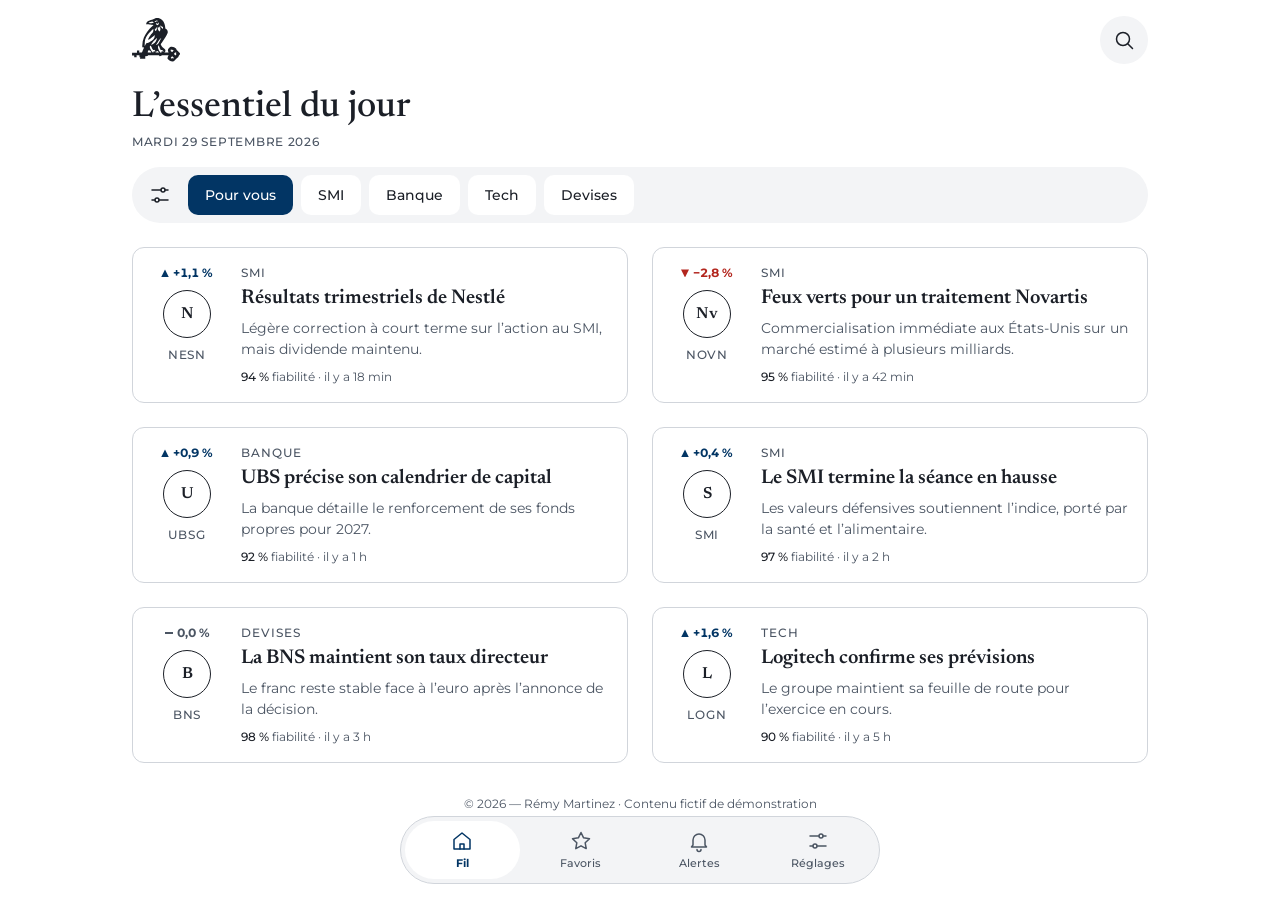
==== index.html @ 859fd6c6 "exs09" ====
<!DOCTYPE html>
<html lang="fr">
<head>
  <meta charset="UTF-8">
  <meta name="viewport" content="width=device-width, initial-scale=1">
  <title>Sentia — Le fil d'actualité financière suisse</title>
  <link rel="stylesheet" href="style.css">
</head>
<body>

  <!-- Contenu centré : tout ce qui est dans .page reste dans la largeur de l'écran -->
  <div class="page">

    <!-- ===== En-tête : logo à gauche, recherche à droite (wireframe 01) ===== -->
    <header class="site-header">
      <a class="logo" href="#" aria-label="Sentia — accueil">
        <svg viewBox="0 0 163.61 147.99" aria-hidden="true" focusable="false" fill="currentColor"><path d="M41.08,100.71l-5.95-.85c-3.12-43.65,35.72-72.85,37.98-74.83,2.27-1.98-21.83-2.27-24.09-3.69-2.27-1.42,2.27-10.77,8.5-12.19C63.76,7.73,82.75.08,82.75.08c30.61-1.98,31.18,36,31.18,36,0,0,7.37,3.68,8.22,11.34.85,7.65-24.09,42.24-24.09,42.24,0,0,1.42,7.65,13.32,16.16,11.91,8.5-19.84,32.6-18.71,21.26,1.13-11.34-6.8-19.84-10.2-11.62-3.4,8.22-17.86,11.34-17.86,11.34,4.25-12.47-4.25-18.43-8.22-17.01-3.97,1.42-2.27,20.13-2.27,20.13l-9.07.85.28,8.5h-17.86c-1.13-3.97,13.61-38.55,13.61-38.55ZM66.38,12.41c-7.94,1.35-11.62,3.33-7.72,4.68,3.9,1.35,14.6-.14,14.6-.14,0,0,1.06-5.88-6.87-4.54ZM78.78,10.78c-4.46,3.33,1.7,3.47,2.41,2.2.71-1.28,7.37-2.06,7.37-2.06-.64-2.41-5.31-3.47-9.78-.14ZM81.33,43.66c2.69-3.05,4.61-6.02,2.62-13.89,0,0-2.06,6.8-3.68,6.73-1.63-.07-2.76,0-2.76,0,0,0,1.13,10.2,3.83,7.16ZM72.5,80.51c-3.21,3.4-7.56,10.96-7.56,10.96,0,0,17.39-2.65,20.6-24,0,0-9.83,9.64-13.04,13.04ZM85.58,19.49c-1.77-1.56-5.17-2.34-4.04.21,1.13,2.55,5.67,6.73,8.01,3.54s2.41-8.65,2.41-8.65c0,0-4.61,6.45-6.38,4.89ZM96.71,37.49c-.28-3.33-.99-8.08-3.83-8.29l-.43,6.09-4.32-6.59-.57,7.65s4.82,9.85,6.17,9.43c1.35-.43,3.26-4.96,2.98-8.29ZM105.57,28.56l-2.69,1.98-5.53-5.46-.21,4.54,8.5,8.15-.07-9.21ZM95.17,114.9c1.32.38,1.13,4.91,3.4,5.86s1.32-5.48,2.46-6.8c1.13-1.32,5.86,1.13,5.86,1.13,1.51-7.37-9.64-6.24-9.64-6.24,0,0-.38-2.27-1.13-3.59-.76-1.32-5.1-12.47-5.1-12.47,0,0-1.7,1.51-2.46,6.05-.76,4.54,5.29,15.69,6.61,16.06ZM91.02,85.61c3.97-6.61,8.69-17.2,8.69-17.2,0,0-7.43,5.76-10.58,11.91-3.78,7.37-7.94,10.96-7.94,10.96,0,0,5.86.94,9.83-5.67ZM60.78,99.41c.19,4.35,7.37,15.69,8.88,16.25,1.51.57-.76,3.59,1.7,3.97,2.46.38,1.51-4.35,2.46-5.86.94-1.51,5.67,1.7,5.67,1.7.76-5.1-3.59-7.18-3.59-7.18,0,0-3.78,4.54-8.31-6.8-4.54-11.34-6.99-6.43-6.8-2.08ZM48.5,85.8s30.05-6.24,29.29-28.16c0,0-17.76,15.87-21.73,16.25-3.97.38,7.94-17.57,10.02-19.46,2.08-1.89,7.94-3.97,6.61-16.63,0,0-29.29,22.3-29.1,44.98l-.38,13.61,5.29-10.58Z"/><path d="M.28,118.69l16.63-.57v-7.28l8.03.19-.45,6.88s99.39.78,100.03,0c.64-.78-.57-2.41-.57-2.41-5.67-8.93,5.17-15.94,5.17-15.94,9.85-3.54,15.94,1.77,19.56,3.83,3.61,2.06,2.48,6.66,5.39,7.09,2.91.43,6.52,7.23,8.22,7.8,1.7.57,2.06,6.73-.71,8.29-2.76,1.56-2.81,6.69-4.13,7.25-1.32.57-4.75,3.3-12.12,11.33-7.37,8.03-22.02-3.12-23.91-6.52-1.89-3.4,3.59-11.53,3.59-11.53H33.45l.47,6.99-8.22-.19-.47-6.99-9.64.09.19,6.99H7.56l-.09-6.52-7.46.19.28-8.98ZM147.33,126.63c2.84.65,2.46.56,3.49-1.34,1.03-1.89-2.28-2.92-1.34-3.11.94-.19,1.6-1.8,1.69-3.31.09-1.51-4.54-1.11-4.54-1.11,0,0-3.76,4.55-3.85,5.12-.09.57,4.55,3.76,4.55,3.76ZM134.05,138.01c1.85,1.11,3.01-2.16,3.16-1.21.15.95,1.74,1.67,3.24,1.82,1.51.15,1.3-4.49,1.3-4.49,0,0-4.4-3.94-4.96-4.06-.56-.11-3.94,4.4-3.94,4.4-.76,2.81-.66,2.43,1.2,3.54ZM132,112.26s4.54,3.78,5.1,3.87c.57.09,3.78-4.54,3.78-4.54.66-2.83.57-2.46-1.32-3.5s-2.93,2.27-3.12,1.32-1.8-1.61-3.31-1.7c-1.51-.09-1.13,4.54-1.13,4.54Z"/></svg>
      </a>

      <button class="btn-recherche" type="button" aria-label="Rechercher une actualité">
        <svg class="icone" viewBox="0 0 24 24" aria-hidden="true" focusable="false">
          <circle cx="11" cy="11" r="6.5"/>
          <path d="M16 16l4.5 4.5"/>
        </svg>
      </button>
    </header>

    <!-- ===== Titre de page ===== -->
    <div class="intro">
      <h1>L’essentiel du jour</h1>
      <p class="date">Mardi 29 septembre 2026</p>
    </div>

    <!-- ===== Filtres par catégorie ===== -->
    <nav aria-label="Filtres du fil">
      <div class="filtres">
        <span class="filtres__icone">
          <svg class="icone" viewBox="0 0 24 24" aria-hidden="true" focusable="false">
            <path d="M4 7h9M17 7h3M4 17h3M11 17h9"/>
            <circle cx="15" cy="7" r="2"/>
            <circle cx="9" cy="17" r="2"/>
          </svg>
        </span>
        <ul class="filtres__liste">
          <li><button class="puce" type="button" aria-pressed="true">Pour vous</button></li>
          <li><button class="puce" type="button" aria-pressed="false">SMI</button></li>
          <li><button class="puce" type="button" aria-pressed="false">Banque</button></li>
          <li><button class="puce" type="button" aria-pressed="false">Tech</button></li>
          <li><button class="puce" type="button" aria-pressed="false">Devises</button></li>
        </ul>
      </div>
    </nav>

    <!-- ===== Fil d'actualités (données fictives de démonstration) ===== -->
    <main>
      <h2 class="visually-hidden">Actualités du jour</h2>

      <section class="cartes-grille" aria-label="Fil d'actualités">

        <article class="carte">
          <div class="carte__cote">
            <p class="variation variation--hausse">+1,1 % <span class="visually-hidden">en hausse</span></p>
            <span class="pastille" aria-hidden="true">N</span>
            <span class="ticker">NESN</span>
          </div>
          <div class="carte__texte">
            <p class="carte__rubrique">SMI</p>
            <h3 class="carte__titre"><a class="carte__lien" href="#">Résultats trimestriels de Nestlé</a></h3>
            <p class="carte__resume">Légère correction à court terme sur l’action au SMI, mais dividende maintenu.</p>
            <p class="carte__meta"><strong>94 %</strong> fiabilité · il y a 18 min</p>
          </div>
        </article>

        <article class="carte">
          <div class="carte__cote">
            <p class="variation variation--baisse">−2,8 % <span class="visually-hidden">en baisse</span></p>
            <span class="pastille" aria-hidden="true">Nv</span>
            <span class="ticker">NOVN</span>
          </div>
          <div class="carte__texte">
            <p class="carte__rubrique">SMI</p>
            <h3 class="carte__titre"><a class="carte__lien" href="#">Feux verts pour un traitement Novartis</a></h3>
            <p class="carte__resume">Commercialisation immédiate aux États-Unis sur un marché estimé à plusieurs milliards.</p>
            <p class="carte__meta"><strong>95 %</strong> fiabilité · il y a 42 min</p>
          </div>
        </article>

        <article class="carte">
          <div class="carte__cote">
            <p class="variation variation--hausse">+0,9 % <span class="visually-hidden">en hausse</span></p>
            <span class="pastille" aria-hidden="true">U</span>
            <span class="ticker">UBSG</span>
          </div>
          <div class="carte__texte">
            <p class="carte__rubrique">Banque</p>
            <h3 class="carte__titre"><a class="carte__lien" href="#">UBS précise son calendrier de capital</a></h3>
            <p class="carte__resume">La banque détaille le renforcement de ses fonds propres pour 2027.</p>
            <p class="carte__meta"><strong>92 %</strong> fiabilité · il y a 1 h</p>
          </div>
        </article>

        <article class="carte">
          <div class="carte__cote">
            <p class="variation variation--hausse">+0,4 % <span class="visually-hidden">en hausse</span></p>
            <span class="pastille" aria-hidden="true">S</span>
            <span class="ticker">SMI</span>
          </div>
          <div class="carte__texte">
            <p class="carte__rubrique">SMI</p>
            <h3 class="carte__titre"><a class="carte__lien" href="#">Le SMI termine la séance en hausse</a></h3>
            <p class="carte__resume">Les valeurs défensives soutiennent l’indice, porté par la santé et l’alimentaire.</p>
            <p class="carte__meta"><strong>97 %</strong> fiabilité · il y a 2 h</p>
          </div>
        </article>

        <article class="carte">
          <div class="carte__cote">
            <p class="variation variation--stable">0,0 % <span class="visually-hidden">stable</span></p>
            <span class="pastille" aria-hidden="true">B</span>
            <span class="ticker">BNS</span>
          </div>
          <div class="carte__texte">
            <p class="carte__rubrique">Devises</p>
            <h3 class="carte__titre"><a class="carte__lien" href="#">La BNS maintient son taux directeur</a></h3>
            <p class="carte__resume">Le franc reste stable face à l’euro après l’annonce de la décision.</p>
            <p class="carte__meta"><strong>98 %</strong> fiabilité · il y a 3 h</p>
          </div>
        </article>

        <article class="carte">
          <div class="carte__cote">
            <p class="variation variation--hausse">+1,6 % <span class="visually-hidden">en hausse</span></p>
            <span class="pastille" aria-hidden="true">L</span>
            <span class="ticker">LOGN</span>
          </div>
          <div class="carte__texte">
            <p class="carte__rubrique">Tech</p>
            <h3 class="carte__titre"><a class="carte__lien" href="#">Logitech confirme ses prévisions</a></h3>
            <p class="carte__resume">Le groupe maintient sa feuille de route pour l’exercice en cours.</p>
            <p class="carte__meta"><strong>90 %</strong> fiabilité · il y a 5 h</p>
          </div>
        </article>

      </section>
    </main>

    <!-- ===== Pied de page ===== -->
    <footer class="site-footer">
      <p>© 2026 — Rémy Martinez · Contenu fictif de démonstration</p>
    </footer>

  </div>

  <!-- ===== Navigation principale (barre basse du wireframe) ===== -->
  <nav class="nav-principale" aria-label="Navigation principale">
    <ul>
      <li>
        <a href="#" aria-current="page">
          <svg class="icone" viewBox="0 0 24 24" aria-hidden="true" focusable="false"><path d="M4 10.5L12 4l8 6.5V20H4z"/><path d="M10 20v-5h4v5"/></svg>
          Fil
        </a>
      </li>
      <li>
        <a href="#">
          <svg class="icone" viewBox="0 0 24 24" aria-hidden="true" focusable="false"><path d="M12 3.5l2.6 5.3 5.9.9-4.3 4.1 1 5.8-5.2-2.8-5.2 2.8 1-5.8-4.3-4.1 5.9-.9z"/></svg>
          Favoris
        </a>
      </li>
      <li>
        <a href="#">
          <svg class="icone" viewBox="0 0 24 24" aria-hidden="true" focusable="false"><path d="M6 16v-5a6 6 0 0 1 12 0v5l1.5 2h-15z"/><path d="M10 20.5a2 2 0 0 0 4 0"/></svg>
          Alertes
        </a>
      </li>
      <li>
        <a href="#">
          <svg class="icone" viewBox="0 0 24 24" aria-hidden="true" focusable="false"><path d="M4 7h9M17 7h3M4 17h3M11 17h9"/><circle cx="15" cy="7" r="2"/><circle cx="9" cy="17" r="2"/></svg>
          Réglages
        </a>
      </li>
    </ul>
  </nav>

</body>
</html>
---- style.css ----
/* ==========================================================================
   SENTIA — e3-1 · Écran d'accueil (fil d'actualité)
   Direction : éditoriale, sobre, fond clair, palette neutre + UNE couleur
   d'accent (Piste A retenue + arrondis plus doux de la piste hybride).
   Approche : mobile first (360–767 px), enrichie à partir de 768 px.

   Sommaire
     1. Variables (design tokens)    5. Filtres
     2. Polices                      6. Cartes d'actualité (CSS Grid)
     3. Base & utilitaires           7. Navigation basse
     4. En-tête                      8. Pied de page
                                     9. Bureau (min-width: 768px)
   ========================================================================== */

/* 1. VARIABLES ------------------------------------------------------------
   Palette 60-30-10 :
     60 % fond blanc · 30 % gris neutres · 10 % accent bleu nuit
     (+ rouge réservé aux baisses). Rapports de contraste calculés (WCAG) :
       texte #1b1f27 / blanc ........ 16,6:1     accent #023564 / blanc .. 12,4:1
       muted #4b5563 / blanc ........  7,6:1     rouge  #b3261e / blanc ..  6,5:1
   ------------------------------------------------------------------------ */
:root {
  /* Couleurs */
  --color-bg: #ffffff;
  --color-surface: #ffffff;
  --color-surface-alt: #f3f4f6;      /* gris très clair : barres, pastilles */
  --color-border: #d1d5db;           /* séparateurs et bordures de carte */
  --color-text: #1b1f27;             /* anthracite */
  --color-text-muted: #4b5563;
  --color-primary: #023564;          /* l'unique couleur d'accent */
  --color-primary-hover: #012648;
  --color-on-primary: #ffffff;
  --color-down: #b3261e;             /* baisses et alertes */

  /* Typographie */
  --font-serif: "Newsreader", "Iowan Old Style", Georgia, serif;   /* titres */
  --font-sans: "Montserrat", system-ui, -apple-system, "Segoe UI", sans-serif;

  --text-xs: 0.75rem;     /* 12 px */
  --text-sm: 0.875rem;    /* 14 px */
  --text-md: 1rem;        /* 16 px */
  --text-lg: 1.25rem;     /* 20 px — titres de cartes */
  --text-xl: 1.75rem;     /* 28 px — titre de page */

  /* Espacements (échelle de 8 px) */
  --space-1: 4px;
  --space-2: 8px;
  --space-3: 16px;
  --space-4: 24px;
  --space-5: 32px;

  /* Formes : arrondis modérés */
  --radius-card: 12px;
  --radius-control: 10px;
  --radius-pill: 999px;

  --container-max: 1080px;
  --nav-height: 72px;
}

/* 2. POLICES --------------------------------------------------------------
   Fichiers déjà présents dans le projet (Piste A). Si le chargement échoue,
   les polices de secours ci-dessus prennent le relais.
   ------------------------------------------------------------------------ */
@font-face {
  font-family: "Montserrat";
  src: url("Projet%20Finance/R%C3%A9alisations/piste-a-editoriale/fonts/Montserrat-Regular.ttf") format("truetype");
  font-weight: 300 400;
  font-display: swap;
}
@font-face {
  font-family: "Montserrat";
  src: url("Projet%20Finance/R%C3%A9alisations/piste-a-editoriale/fonts/Montserrat-Medium.ttf") format("truetype");
  font-weight: 500 600;
  font-display: swap;
}
@font-face {
  font-family: "Montserrat";
  src: url("Projet%20Finance/R%C3%A9alisations/piste-a-editoriale/fonts/Montserrat-Bold.ttf") format("truetype");
  font-weight: 700 900;
  font-display: swap;
}
@font-face {
  font-family: "Newsreader";
  src: url("Projet%20Finance/R%C3%A9alisations/piste-a-editoriale/fonts/Newsreader-Variable.ttf") format("truetype");
  font-weight: 200 800;
  font-display: swap;
}

/* 3. BASE & UTILITAIRES -------------------------------------------------- */
*,
*::before,
*::after {
  box-sizing: border-box;
}

body {
  margin: 0;
  background-color: var(--color-bg);
  color: var(--color-text);
  font-family: var(--font-sans);
  font-size: var(--text-md);
  line-height: 1.5;
  -webkit-font-smoothing: antialiased;
}

h1, h2, h3, p, ul {
  margin: 0;
}

ul {
  padding: 0;
  list-style: none;
}

a {
  color: inherit;
  text-decoration: none;
}

button {
  font: inherit;
  color: inherit;
  cursor: pointer;
}

/* Focus clairement visible pour toute la page (accessibilité clavier) */
:focus-visible {
  outline: 3px solid var(--color-primary);
  outline-offset: 2px;
}

/* Texte lisible par les lecteurs d'écran uniquement */
.visually-hidden {
  position: absolute;
  width: 1px;
  height: 1px;
  margin: -1px;
  padding: 0;
  overflow: hidden;
  clip: rect(0 0 0 0);
  white-space: nowrap;
  border: 0;
}

/* Page : colonne centrée, jamais plus large que l'écran */
.page {
  width: 100%;
  max-width: var(--container-max);
  margin-inline: auto;
  padding-inline: var(--space-3);
}

/* 4. EN-TÊTE ------------------------------------------------------------- */
.site-header {
  display: grid;
  grid-template-columns: 1fr auto;     /* logo à gauche, recherche à droite */
  align-items: center;
  padding-block: var(--space-3);
}

.logo {
  display: block;
  width: 48px;
  color: var(--color-text);
}

.logo svg {
  display: block;
  width: 100%;
  height: auto;
}

.btn-recherche {
  display: grid;
  place-items: center;
  width: 48px;                         /* cible tactile confortable */
  height: 48px;
  border: 0;
  border-radius: var(--radius-pill);
  background: var(--color-surface-alt);
}

.btn-recherche:hover {
  background: var(--color-border);
}

.icone {
  width: 24px;
  height: 24px;
  fill: none;
  stroke: currentColor;
  stroke-width: 1.5;
  stroke-linecap: round;
  stroke-linejoin: round;
}

/* Titre de page : serif éditorial + date en dessous */
.intro {
  padding-block: var(--space-2) var(--space-3);
}

.intro h1 {
  font-family: var(--font-serif);
  font-size: var(--text-xl);
  font-weight: 500;
  line-height: 1.15;
}

.intro .date {
  margin-top: var(--space-1);
  font-size: var(--text-xs);
  font-weight: 500;
  letter-spacing: 0.06em;
  text-transform: uppercase;
  color: var(--color-text-muted);
}

/* 5. FILTRES -------------------------------------------------------------
   La barre défile horizontalement DANS son bloc (la page, elle, ne défile
   jamais en largeur).
   ------------------------------------------------------------------------ */
.filtres {
  display: flex;
  align-items: center;
  gap: var(--space-2);
  padding: var(--space-2);
  background: var(--color-surface-alt);
  border-radius: var(--radius-pill);
  overflow-x: auto;
  scrollbar-width: none;
}

.filtres::-webkit-scrollbar {
  display: none;
}

.filtres__icone {
  flex: none;
  display: grid;
  place-items: center;
  width: 40px;
  height: 40px;
  color: var(--color-text);
}

.filtres__liste {
  display: flex;
  gap: var(--space-2);
}

.puce {
  flex: none;
  white-space: nowrap;                 /* « Pour vous » reste sur une ligne */
  min-height: 40px;
  padding-inline: var(--space-3);
  border: 1px solid transparent;
  border-radius: var(--radius-control);
  background: var(--color-surface);
  font-size: var(--text-sm);
  font-weight: 500;
}

.puce:hover {
  border-color: var(--color-border);
}

.puce[aria-pressed="true"] {
  background: var(--color-primary);
  color: var(--color-on-primary);
}

/* 6. CARTES D'ACTUALITÉ --------------------------------------------------
   Deux niveaux de Grid :
     - .cartes-grille : la liste (1 colonne sur mobile, 2 dès 768 px)
     - .carte         : l'intérieur d'une carte (variation + ticker | texte)
   ------------------------------------------------------------------------ */
.cartes-grille {
  display: grid;
  grid-template-columns: 1fr;
  gap: var(--space-3);
  padding-block: var(--space-4);
}

.carte {
  position: relative;                  /* sert d'ancre au lien étendu */
  display: grid;
  grid-template-columns: 76px minmax(0, 1fr);
  column-gap: var(--space-3);
  align-items: start;
  padding: var(--space-3);
  background: var(--color-surface);
  border: 1px solid var(--color-border);
  border-radius: var(--radius-card);
}

.carte:hover {
  border-color: var(--color-primary);
}

/* Le focus du lien (titre) entoure toute la carte */
.carte:has(.carte__lien:focus-visible) {
  outline: 3px solid var(--color-primary);
  outline-offset: 2px;
}

.carte__lien:focus-visible {
  outline: none;
}

/* Colonne de gauche : variation, pastille, ticker */
.carte__cote {
  display: grid;
  justify-items: center;
  gap: var(--space-2);
}

.pastille {
  display: grid;
  place-items: center;
  width: 48px;
  height: 48px;
  border: 1px solid var(--color-text);
  border-radius: 50%;
  font-family: var(--font-serif);
  font-size: var(--text-md);
  font-weight: 600;
}

.ticker {
  font-size: var(--text-xs);
  font-weight: 600;
  letter-spacing: 0.08em;
  color: var(--color-text-muted);
}

/* Variation : signe + triangle + couleur (jamais la couleur seule) */
.variation {
  display: inline-flex;
  align-items: center;
  gap: var(--space-1);
  font-size: var(--text-xs);
  font-weight: 700;
  font-variant-numeric: tabular-nums;
  white-space: nowrap;
}

.variation::before {
  content: "";
  width: 8px;
  height: 8px;
  background: currentColor;
}

.variation--hausse { color: var(--color-primary); }
.variation--hausse::before { clip-path: polygon(50% 0, 100% 100%, 0 100%); }

.variation--baisse { color: var(--color-down); }
.variation--baisse::before { clip-path: polygon(0 0, 100% 0, 50% 100%); }

.variation--stable { color: var(--color-text-muted); }
.variation--stable::before { height: 2px; }

/* Colonne de droite : texte */
.carte__rubrique {
  font-size: var(--text-xs);
  font-weight: 600;
  letter-spacing: 0.08em;
  text-transform: uppercase;
  color: var(--color-text-muted);
}

.carte__titre {
  margin-block: var(--space-1) var(--space-2);
  font-family: var(--font-serif);
  font-size: var(--text-lg);
  font-weight: 600;
  line-height: 1.2;
  overflow-wrap: anywhere;             /* aucun mot ne peut déborder */
}

/* Lien étendu : toute la carte est cliquable, sans div cliquable */
.carte__lien::after {
  content: "";
  position: absolute;
  inset: 0;
}

.carte__resume {
  font-size: var(--text-sm);
  color: var(--color-text-muted);
}

.carte__meta {
  margin-top: var(--space-2);
  font-size: var(--text-xs);
  color: var(--color-text-muted);
}

.carte__meta strong {
  color: var(--color-text);
  font-weight: 600;
}

/* 7. NAVIGATION BASSE ----------------------------------------------------
   Barre flottante en bas d'écran (comme sur le wireframe).
   ------------------------------------------------------------------------ */
.nav-principale {
  position: fixed;
  inset: auto var(--space-3) var(--space-3);
  max-width: 480px;
  margin-inline: auto;
  padding: var(--space-1);
  background: var(--color-surface-alt);
  border: 1px solid var(--color-border);
  border-radius: var(--radius-pill);
}

.nav-principale ul {
  display: grid;
  grid-template-columns: repeat(4, 1fr);
  gap: var(--space-1);
}

.nav-principale a {
  display: grid;
  justify-items: center;
  gap: 2px;
  min-height: 56px;
  padding-block: var(--space-2);
  border-radius: var(--radius-pill);
  font-size: 0.6875rem;                /* 11 px */
  font-weight: 500;
  color: var(--color-text-muted);
}

.nav-principale a:hover {
  color: var(--color-text);
}

.nav-principale a[aria-current="page"] {
  background: var(--color-surface);
  color: var(--color-primary);
  font-weight: 700;
}

/* 8. PIED DE PAGE -------------------------------------------------------- */
.site-footer {
  padding-block: var(--space-2) calc(var(--nav-height) + var(--space-5));  /* place pour la barre fixe */
  font-size: var(--text-xs);
  color: var(--color-text-muted);
  text-align: center;
}

/* 9. BUREAU — à partir de 768 px -----------------------------------------
   On enrichit seulement : cartes sur 2 colonnes et marges plus généreuses.
   ------------------------------------------------------------------------ */
@media (min-width: 768px) {
  .page {
    padding-inline: var(--space-5);
  }

  .cartes-grille {
    grid-template-columns: repeat(2, 1fr);
    gap: var(--space-4);
  }

  .intro h1 {
    font-size: 2.25rem;
  }
}
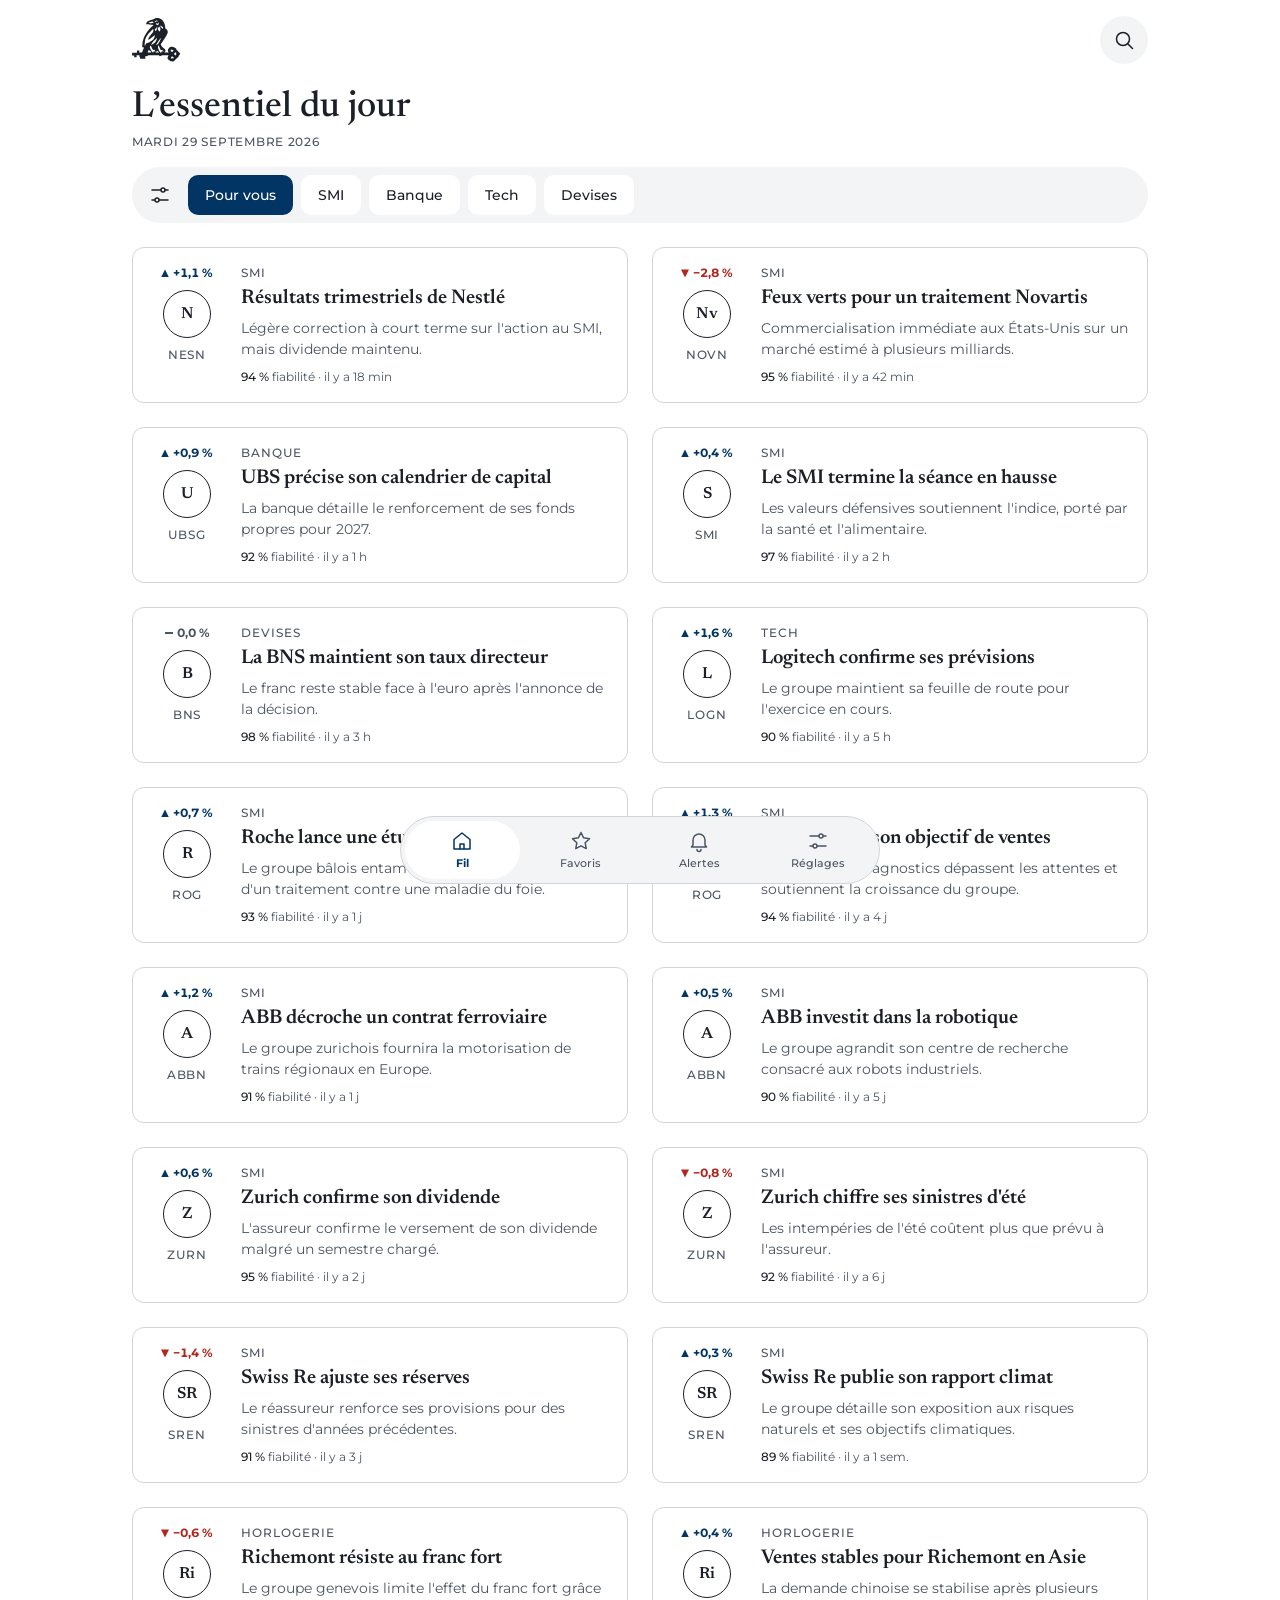
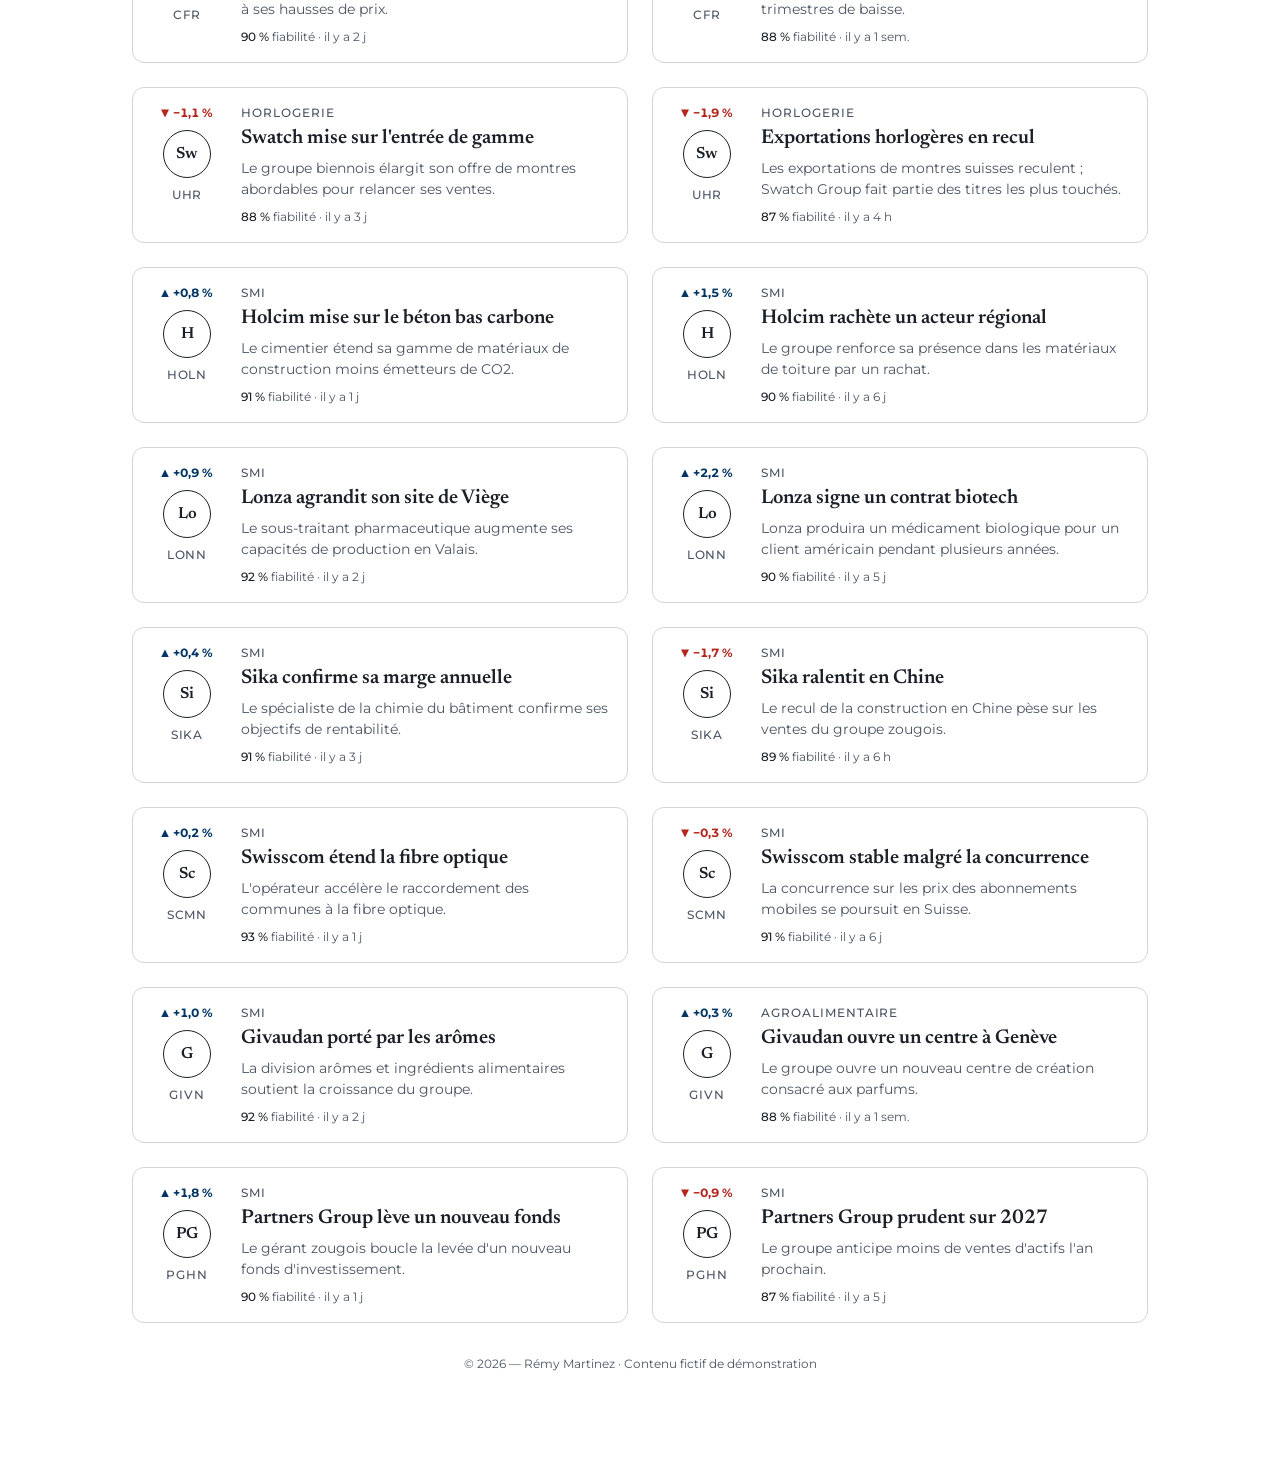
==== commit 9cbe517c: "ex11" ====
--- a/index.html
+++ b/index.html
@@ -55,93 +55,10 @@
     <main>
       <h2 class="visually-hidden">Actualités du jour</h2>
 
-      <section class="cartes-grille" aria-label="Fil d'actualités">
+      <p id="etat" role="status"></p>
 
-        <article class="carte">
-          <div class="carte__cote">
-            <p class="variation variation--hausse">+1,1 % <span class="visually-hidden">en hausse</span></p>
-            <span class="pastille" aria-hidden="true">N</span>
-            <span class="ticker">NESN</span>
-          </div>
-          <div class="carte__texte">
-            <p class="carte__rubrique">SMI</p>
-            <h3 class="carte__titre"><a class="carte__lien" href="#">Résultats trimestriels de Nestlé</a></h3>
-            <p class="carte__resume">Légère correction à court terme sur l’action au SMI, mais dividende maintenu.</p>
-            <p class="carte__meta"><strong>94 %</strong> fiabilité · il y a 18 min</p>
-          </div>
-        </article>
-
-        <article class="carte">
-          <div class="carte__cote">
-            <p class="variation variation--baisse">−2,8 % <span class="visually-hidden">en baisse</span></p>
-            <span class="pastille" aria-hidden="true">Nv</span>
-            <span class="ticker">NOVN</span>
-          </div>
-          <div class="carte__texte">
-            <p class="carte__rubrique">SMI</p>
-            <h3 class="carte__titre"><a class="carte__lien" href="#">Feux verts pour un traitement Novartis</a></h3>
-            <p class="carte__resume">Commercialisation immédiate aux États-Unis sur un marché estimé à plusieurs milliards.</p>
-            <p class="carte__meta"><strong>95 %</strong> fiabilité · il y a 42 min</p>
-          </div>
-        </article>
-
-        <article class="carte">
-          <div class="carte__cote">
-            <p class="variation variation--hausse">+0,9 % <span class="visually-hidden">en hausse</span></p>
-            <span class="pastille" aria-hidden="true">U</span>
-            <span class="ticker">UBSG</span>
-          </div>
-          <div class="carte__texte">
-            <p class="carte__rubrique">Banque</p>
-            <h3 class="carte__titre"><a class="carte__lien" href="#">UBS précise son calendrier de capital</a></h3>
-            <p class="carte__resume">La banque détaille le renforcement de ses fonds propres pour 2027.</p>
-            <p class="carte__meta"><strong>92 %</strong> fiabilité · il y a 1 h</p>
-          </div>
-        </article>
-
-        <article class="carte">
-          <div class="carte__cote">
-            <p class="variation variation--hausse">+0,4 % <span class="visually-hidden">en hausse</span></p>
-            <span class="pastille" aria-hidden="true">S</span>
-            <span class="ticker">SMI</span>
-          </div>
-          <div class="carte__texte">
-            <p class="carte__rubrique">SMI</p>
-            <h3 class="carte__titre"><a class="carte__lien" href="#">Le SMI termine la séance en hausse</a></h3>
-            <p class="carte__resume">Les valeurs défensives soutiennent l’indice, porté par la santé et l’alimentaire.</p>
-            <p class="carte__meta"><strong>97 %</strong> fiabilité · il y a 2 h</p>
-          </div>
-        </article>
-
-        <article class="carte">
-          <div class="carte__cote">
-            <p class="variation variation--stable">0,0 % <span class="visually-hidden">stable</span></p>
-            <span class="pastille" aria-hidden="true">B</span>
-            <span class="ticker">BNS</span>
-          </div>
-          <div class="carte__texte">
-            <p class="carte__rubrique">Devises</p>
-            <h3 class="carte__titre"><a class="carte__lien" href="#">La BNS maintient son taux directeur</a></h3>
-            <p class="carte__resume">Le franc reste stable face à l’euro après l’annonce de la décision.</p>
-            <p class="carte__meta"><strong>98 %</strong> fiabilité · il y a 3 h</p>
-          </div>
-        </article>
-
-        <article class="carte">
-          <div class="carte__cote">
-            <p class="variation variation--hausse">+1,6 % <span class="visually-hidden">en hausse</span></p>
-            <span class="pastille" aria-hidden="true">L</span>
-            <span class="ticker">LOGN</span>
-          </div>
-          <div class="carte__texte">
-            <p class="carte__rubrique">Tech</p>
-            <h3 class="carte__titre"><a class="carte__lien" href="#">Logitech confirme ses prévisions</a></h3>
-            <p class="carte__resume">Le groupe maintient sa feuille de route pour l’exercice en cours.</p>
-            <p class="carte__meta"><strong>90 %</strong> fiabilité · il y a 5 h</p>
-          </div>
-        </article>
-
-      </section>
+      <!-- Les cartes viennent de data.json : app.js les fabrique ici -->
+      <section class="cartes-grille" id="liste-cartes" aria-label="Fil d'actualités"></section>
     </main>
 
     <!-- ===== Pied de page ===== -->
@@ -181,5 +98,6 @@
     </ul>
   </nav>
 
+  <script src="app.js"></script>
 </body>
 </html>
--- a/style.css
+++ b/style.css
@@ -33,7 +33,8 @@
   --color-down: #b3261e;             /* baisses et alertes */
 
   /* Typographie */
-  --font-serif: "Newsreader", "Iowan Old Style", Georgia, serif;   /* titres */
+  --font-signature: "Newsreader", "Iowan Old Style", Georgia, serif;   /* typo signature Sentia : titres, chiffres clés, marque */
+  --font-serif: var(--font-signature);
   --font-sans: "Montserrat", system-ui, -apple-system, "Segoe UI", sans-serif;
 
   --text-xs: 0.75rem;     /* 12 px */
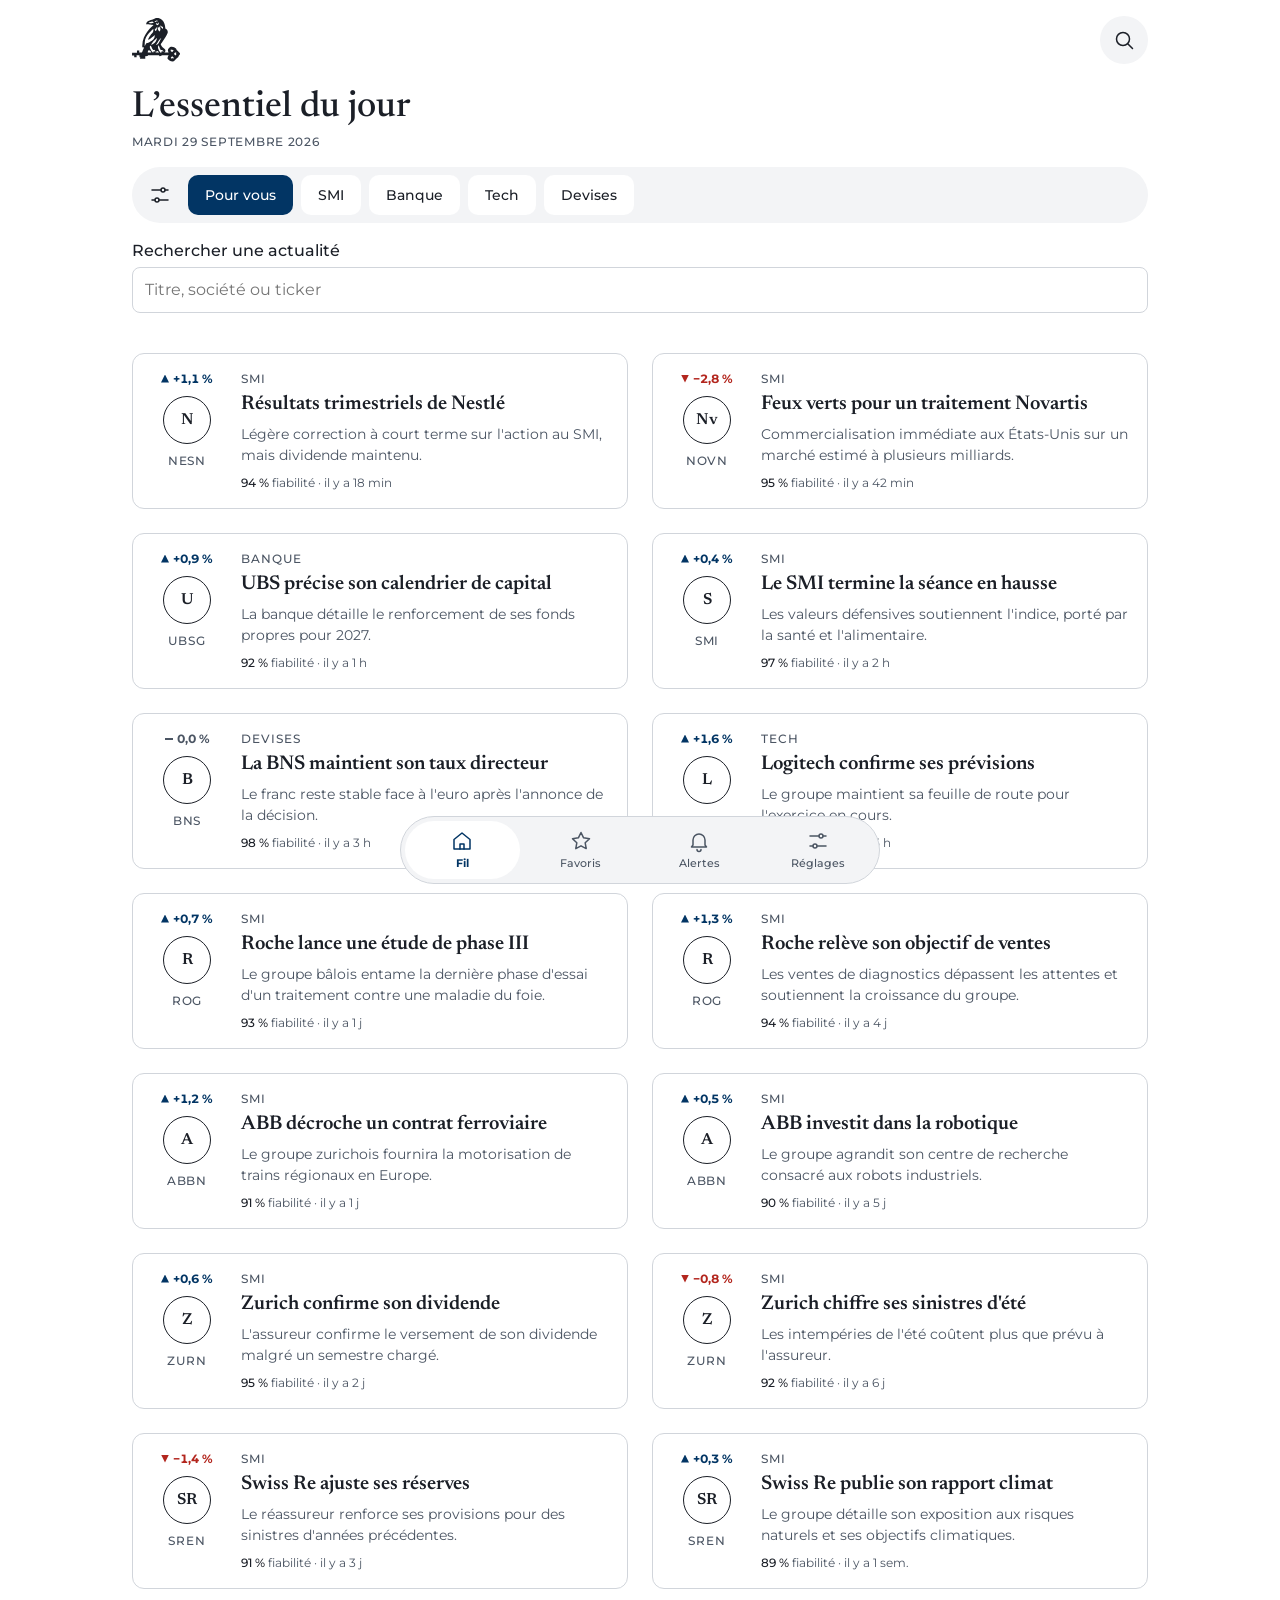
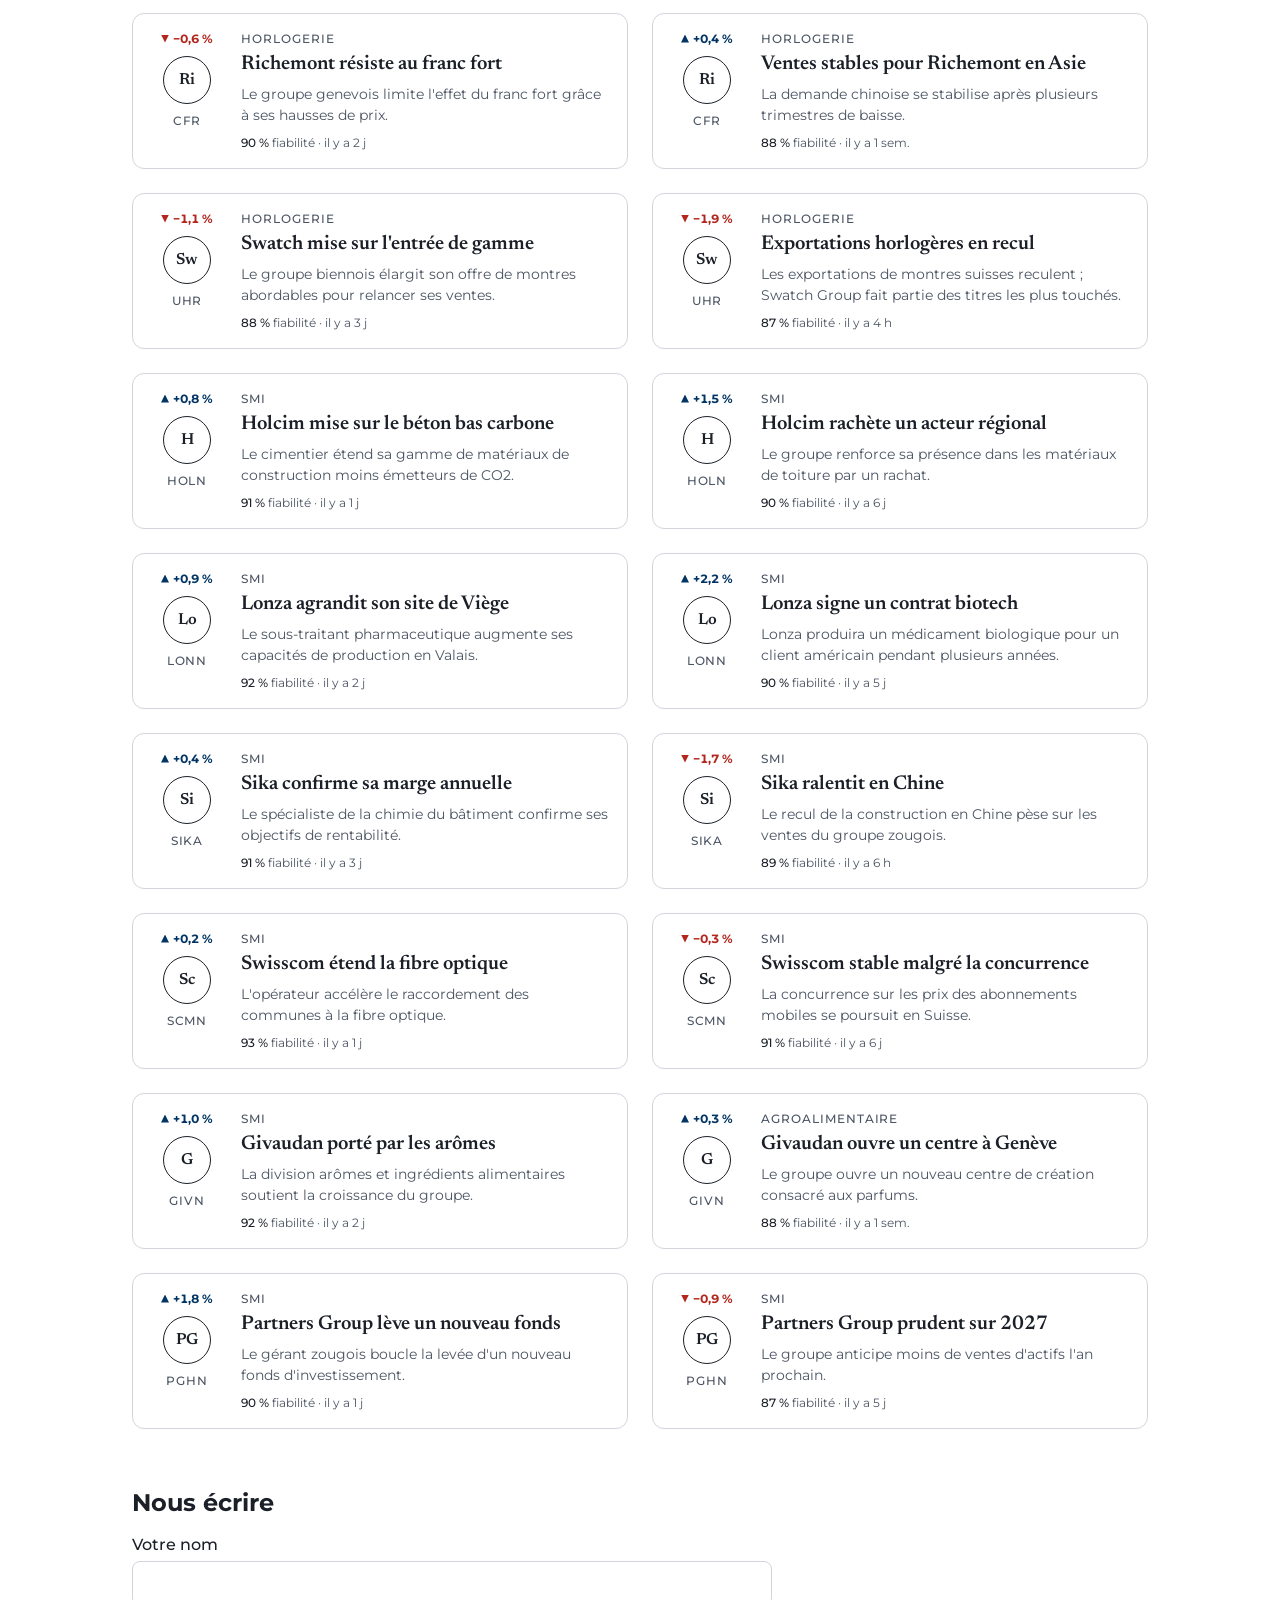
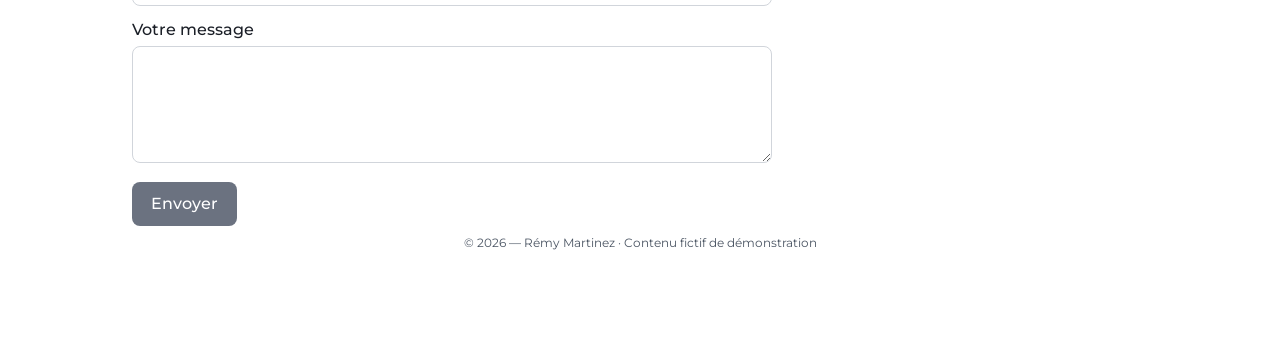
==== commit 652624fb: "s12" ====
--- a/index.html
+++ b/index.html
@@ -55,10 +55,25 @@
     <main>
       <h2 class="visually-hidden">Actualités du jour</h2>
 
+      <div class="recherche">
+        <label for="recherche">Rechercher une actualité</label>
+        <input id="recherche" type="search" autocomplete="off" placeholder="Titre, société ou ticker">
+      </div>
+
       <p id="etat" role="status"></p>
 
       <!-- Les cartes viennent de data.json : app.js les fabrique ici -->
       <section class="cartes-grille" id="liste-cartes" aria-label="Fil d'actualités"></section>
+
+      <form id="form-contact" class="contact">
+        <h2>Nous écrire</h2>
+        <label for="champ-nom">Votre nom</label>
+        <input id="champ-nom" type="text" required>
+        <label for="champ-message">Votre message</label>
+        <textarea id="champ-message" rows="4" required></textarea>
+        <button type="submit">Envoyer</button>
+        <p id="confirmation" role="status" hidden>Merci, votre message est bien reçu.</p>
+      </form>
     </main>
 
     <!-- ===== Pied de page ===== -->
--- a/style.css
+++ b/style.css
@@ -470,3 +470,27 @@
     font-size: 2.25rem;
   }
 }
+
+/* e3-4 : recherche et formulaire de contact */
+.recherche { margin: var(--space-3, 1rem) 0; }
+.recherche label,
+.contact label { display: block; font-weight: 600; margin: .75rem 0 .25rem; }
+.recherche input,
+.contact input,
+.contact textarea {
+  width: 100%; font: inherit; padding: .6rem .75rem;
+  border: 1px solid var(--color-border); border-radius: 8px; background: var(--color-bg); color: var(--color-text);
+}
+.aucun-resultat { color: var(--color-text-muted); padding: var(--space-3, 1rem) 0; }
+.contact { margin-top: 2rem; max-width: 40rem; }
+.contact button {
+  min-height: 44px; padding: .6rem 1.2rem; margin-top: .75rem; font: inherit; font-weight: 600;
+  border: 0; border-radius: 8px; background: var(--color-primary); color: var(--color-on-primary); cursor: pointer;
+}
+.contact button:hover { background: var(--color-primary-hover); }
+/* Tant qu'un champ obligatoire est vide, le bouton est gris ; il devient bleu quand tout est rempli */
+.contact:invalid button { background: #6b7280; cursor: not-allowed; }
+.contact button:focus-visible,
+.recherche input:focus-visible,
+.contact input:focus-visible,
+.contact textarea:focus-visible { outline: 3px solid var(--color-text); outline-offset: 2px; }
